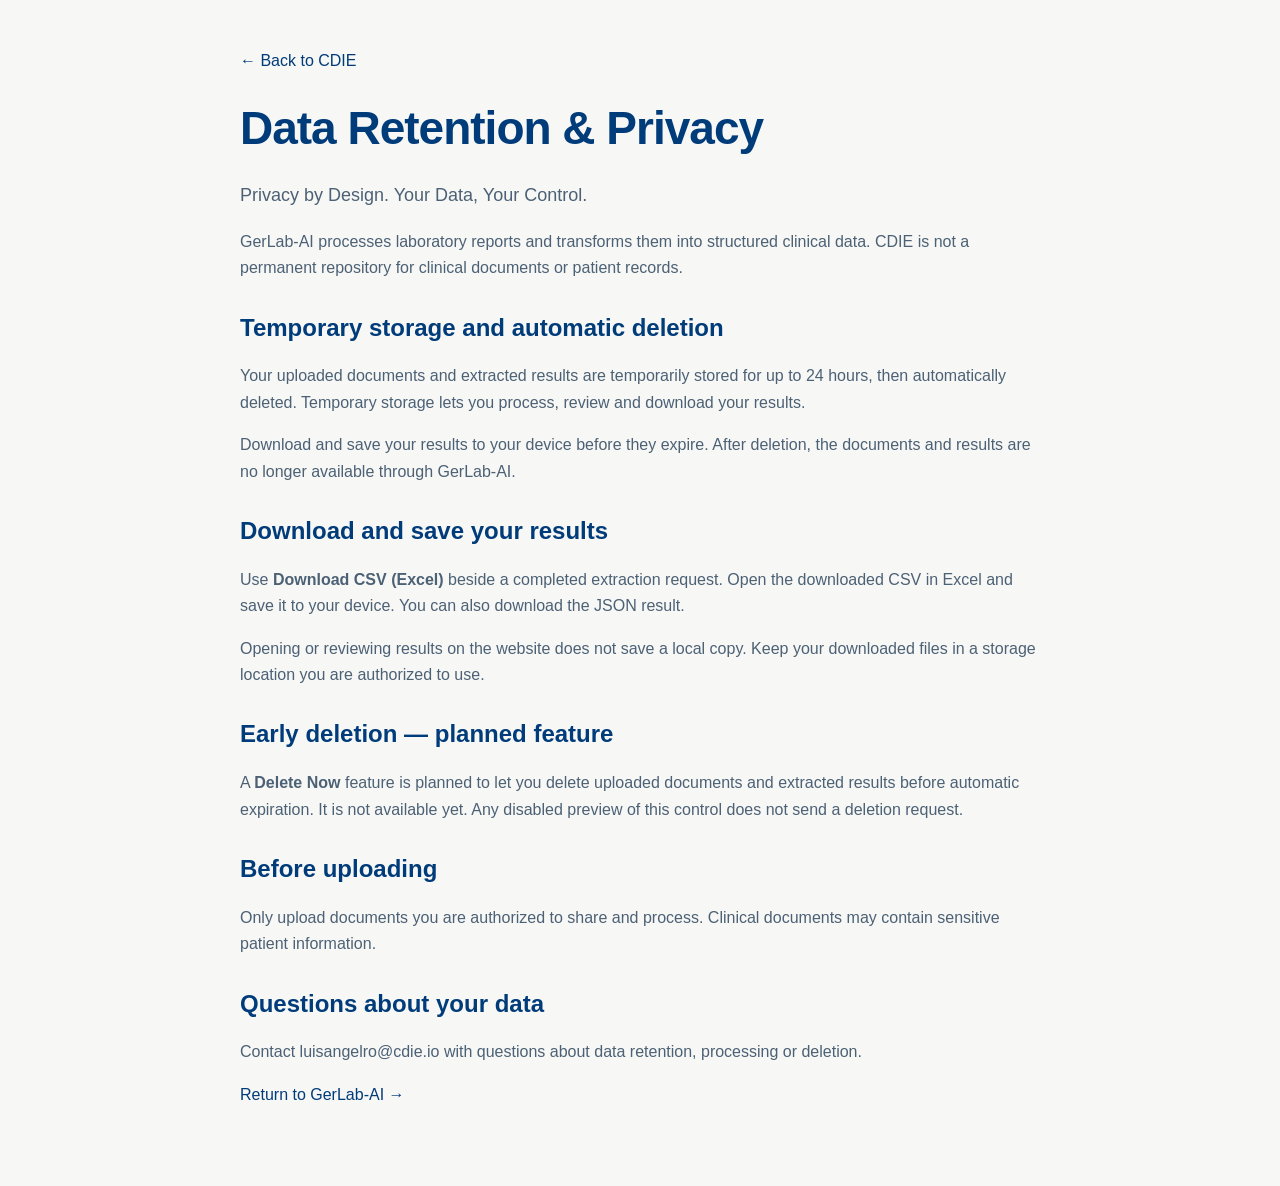
==== data-retention/index.html @ 7ee112f6 "Add temporary retention notices and data retention page" ====
<!doctype html>
<html lang="en">
<head>
<meta charset="utf-8">
<meta name="viewport" content="width=device-width,initial-scale=1">
<title>Data Retention &amp; Privacy — CDIE / GerLab-AI</title>
<meta name="description" content="How CDIE / GerLab-AI temporarily stores laboratory reports and extracted results, and how to save your exported data.">
<link rel="stylesheet" href="../assets/css/styles.css">
<link rel="stylesheet" href="../assets/css/retention.css">
<link rel="icon" href="../assets/images/favicon.png">
</head>
<body>
<main class="wrap">
<article class="policy-content">
<a class="back" href="../">← Back to CDIE</a>
<h1>Data Retention &amp; Privacy</h1>
<p class="lead">Privacy by Design. Your Data, Your Control.</p>
<p>GerLab-AI processes laboratory reports and transforms them into structured clinical data. CDIE is not a permanent repository for clinical documents or patient records.</p>
<h2>Temporary storage and automatic deletion</h2>
<p>Your uploaded documents and extracted results are temporarily stored for up to 24 hours, then automatically deleted. Temporary storage lets you process, review and download your results.</p>
<p>Download and save your results to your device before they expire. After deletion, the documents and results are no longer available through GerLab-AI.</p>
<h2>Download and save your results</h2>
<p>Use <strong>Download CSV (Excel)</strong> beside a completed extraction request. Open the downloaded CSV in Excel and save it to your device. You can also download the JSON result.</p>
<p>Opening or reviewing results on the website does not save a local copy. Keep your downloaded files in a storage location you are authorized to use.</p>
<h2>Early deletion — planned feature</h2>
<p>A <strong>Delete Now</strong> feature is planned to let you delete uploaded documents and extracted results before automatic expiration. It is not available yet. Any disabled preview of this control does not send a deletion request.</p>
<h2>Before uploading</h2>
<p>Only upload documents you are authorized to share and process. Clinical documents may contain sensitive patient information.</p>
<h2>Questions about your data</h2>
<p>Contact <a href="mailto:luisangelro@cdie.io">luisangelro@cdie.io</a> with questions about data retention, processing or deletion.</p>
<a class="back" href="../#live-demo">Return to GerLab-AI →</a>
</article>
</main>
</body>
</html>
---- assets/css/styles.css ----
:root {
  --ink: #003B7A;
  --muted: #4c6175;
  --green: #0066B3;
  --mint: #cbeedc;
  --paper: #F7F7F5;
  --line: #d7e2dc;
  --navy: #003B7A;
}

* { box-sizing: border-box; }

html {
  scroll-behavior: smooth;
  scroll-padding-top: 180px;
}

body {
  margin: 0;
  background: var(--paper);
  color: var(--ink);
  font: 16px/1.65 'Montserrat', Arial, sans-serif;
}

a { color: inherit; text-decoration: none; }
button, input { font: inherit; }

a:focus-visible, button:focus-visible, input:focus-visible {
  outline: 3px solid #b57922;
  outline-offset: 5px;
}

.wrap {
  width: min(1160px, calc(100% - 64px));
  margin: auto;
}

header {
  border-bottom: 1px solid var(--line);
  background: #F7F7F5f5;
  position: sticky;
  top: 0;
  z-index: 5;
}

.nav {
  min-height: 84px;
  display: flex;
  align-items: center;
  justify-content: space-between;
  gap: 24px;
}

.logo {
  text-decoration: none;
  display: flex;
  align-items: center;
  gap: 11px;
  font-size: 27px;
  font-weight: 750;
  letter-spacing: -1px;
  flex-shrink: 0;
}

.mark {
  width: 35px;
  height: 35px;
  background: var(--navy);
  color: var(--mint);
  border-radius: 9px;
  display: grid;
  place-items: center;
  font-size: 26px;
}

.navlinks {
  display: flex;
  align-items: center;
  gap: 27px;
  font-size: 14px;
  font-weight: 600;
  flex-wrap: wrap;
}

.btn {
  display: inline-flex;
  align-items: center;
  justify-content: center;
  min-height: 48px;
  padding: 10px 22px;
  border-radius: 6px;
  background: linear-gradient(180deg,#0066B3,#003B7A);
  color: white;
  text-decoration: none;
  font-weight: 600;
  border: 1px solid #0066B3;
}

.btn.light {
  background: #F7F7F5;
  border-color: #F7F7F5;
  color: var(--navy);
}

.textlink {
  font-weight: 600;
  text-decoration: none;
  border-bottom: 1px solid #78948b;
  padding-bottom: 4px;
}

.eyebrow {
  font-size: 12px;
  letter-spacing: 1.8px;
  text-transform: uppercase;
  font-weight: 750;
  color: var(--green);
  margin: 0 0 18px;
}

h1, h2, h3, p { margin-top: 0; }
h1, h2 { font-weight: 700; }
h3 { font-weight: 600; }

h1 {
  font-size: clamp(38px, 4.4vw, 62px);
  line-height: 1.08;
  letter-spacing: -2.3px;
  margin-bottom: 27px;
}

h1 em {
  font-style: normal;
  color: var(--green);
}

h2 {
  font-size: clamp(30px, 3vw, 43px);
  line-height: 1.16;
  letter-spacing: -1.4px;
  margin-bottom: 22px;
}

h3 {
  font-size: 21px;
  line-height: 1.3;
  margin-bottom: 14px;
}

p { color: var(--muted); }

.hero {
  padding: 85px 0 65px;
  display: grid;
  grid-template-columns: 1.12fr 1fr;
  gap: 65px;
  align-items: center;
}

.hero .intro {
  font-size: 18px;
  max-width: 540px;
}

.actions {
  display: flex;
  align-items: center;
  gap: 24px;
  flex-wrap: wrap;
  margin-top: 30px;
}

.small { font-size: 13px; }
.hero-note { margin: 22px 0 0; font-size: 13px; }

.hero-visual {
  background: var(--navy);
  border-radius: 15px;
  min-height: 418px;
  padding: 30px;
  box-shadow: 0 24px 60px #193d3a18;
  position: relative;
  overflow: hidden;
  color: white;
  border-top: 4px solid #2EB872;
}

.hero-visual:before {
  content: '';
  position: absolute;
  width: 290px;
  height: 290px;
  border: 1px solid #ffffff15;
  border-radius: 50%;
  right: -100px;
  top: -110px;
}

.visual-top {
  display: flex;
  justify-content: space-between;
  gap: 10px;
  font-size: 12px;
  letter-spacing: 1.4px;
  color: #d1e3f1;
}

.dot {
  display: inline-block;
  background: #2EB872;
  border-radius: 50%;
  width: 6px;
  height: 6px;
  margin-right: 7px;
}

.doc {
  background: #fbfdf9;
  color: var(--ink);
  padding: 20px 24px;
  border-radius: 7px;
  width: 76%;
  margin-top: 32px;
}

.doc strong { font-size: 14px; }
.doc-lines { height: 6px; background: #dce6e0; margin-top: 11px; width: 100%; }
.doc-lines.short { width: 60%; }

.bridge { color: #cbeedc; padding: 13px 22px; font-size: 13px; }

.data {
  margin-left: 28px;
  background: #074b8c;
  border: 1px solid #5385b5;
  border-radius: 7px;
  padding: 20px;
  font: 13px/1.8 Consolas, monospace;
}

.data span { color: #8ee0b5; }
.visual-caption { color: #d1e3f1; font-size: 12px; margin: 20px 0 0; }

.strip {
  border-top: 3px solid transparent;
  border-image: linear-gradient(90deg, #2EB872, #0066B3) 1;
  border-bottom: 1px solid var(--line);
  padding: 22px 0;
  display: flex;
  gap: 25px;
  justify-content: space-between;
  font-size: 13px;
  font-weight: 600;
  color: var(--muted);
}

section { padding: 85px 0; }
.split { display: grid; grid-template-columns: 1fr 1fr; gap: 95px; }
.lead { font-size: 18px; }

.issue {
  padding: 19px 0;
  border-bottom: 1px solid var(--line);
  display: grid;
  grid-template-columns: 35px 1fr;
  gap: 15px;
}

.issue:first-child { padding-top: 0; }
.issue span { font: 13px Consolas, monospace; color: var(--green); }
.issue p { margin: 5px 0 0; }
.issue h3 { font-size: 18px; margin: 0; }

.tint { background: #edf3f8; }
.section-heading { max-width: 710px; margin-bottom: 38px; }

.pipeline {
  display: grid;
  grid-template-columns: repeat(5, 1fr);
  gap: 15px;
  list-style: none;
  padding: 0;
  margin: 35px 0;
}

.pipeline li {
  position: relative;
  background: #fbfdfb;
  border: 1px solid #cadbd1;
  padding: 22px 18px;
  border-radius: 8px;
  border-top: 3px solid #2EB872;
}

.pipeline li:not(:last-child):after {
  content: '→';
  position: absolute;
  right: -14px;
  top: 48%;
  z-index: 1;
  color: var(--green);
  font-weight: bold;
}

.pipeline .num { font: 13px Consolas, monospace; color: var(--green); display: block; margin-bottom: 27px; }
.pipeline h3 { font-size: 17px; }
.pipeline p { font-size: 14px; margin: 0; }

.pipeline li:last-child {
  background: var(--navy);
  color: white;
  border-color: var(--navy);
  border-top-color: #2EB872;
}

.pipeline li:last-child p, .pipeline li:last-child .num { color: #d1e3f1; }

.note { font-size: 13px; color: var(--muted); }

.badge {
  display: inline-block;
  font-size: 12px;
  font-weight: 700;
  border-radius: 30px;
  padding: 5px 11px;
  background: #dcf1e3;
  color: #175e43;
}

.evidence-heading { display: flex; justify-content: space-between; align-items: start; gap: 30px; }
.evidence { display: grid; grid-template-columns: .8fr 1.2fr; gap: 24px; }

.evidence figure {
  margin: 0;
  border: 1px solid var(--line);
  border-radius: 10px;
  overflow: hidden;
  background: #fff;
  align-self: start;
}

.frame-title {
  padding: 15px 21px;
  border-bottom: 1px solid var(--line);
  font-size: 13px;
  font-weight: 600;
  display: flex;
  justify-content: space-between;
}

.placeholder {
  min-height: 285px;
  display: flex;
  align-items: center;
  justify-content: center;
  flex-direction: column;
  text-align: center;
  padding: 28px;
  background: repeating-linear-gradient(135deg,#f5f8f5,#f5f8f5 12px,#f1f5f1 12px,#f1f5f1 13px);
}

.placeholder strong { font-size: 17px; }
.placeholder p { max-width: 320px; font-size: 14px; margin: 10px 0 16px; }
.placeholder input { max-width: 100%; font-size: 12px; }
.placeholder label { font-size: 13px; margin-bottom: 8px; }

.evidence img { display: block; width: 100%; height: auto; max-height: none; object-fit: contain; background: #fff; }
.evidence img[hidden] { display: none; }

figcaption { padding: 17px 21px; font-size: 13px; color: var(--muted); }

.more-shots { display: flex; flex-wrap: wrap; gap: 10px; margin-top: 20px; }
.more-shots span { border: 1px dashed #a9bdb1; border-radius: 5px; padding: 8px 12px; font-size: 12px; color: var(--muted); }

.dark { background: var(--navy); color: #f5faf5; }
.dark p { color: #bdd0d0; }
.dark .eyebrow { color: #9ce2c5; }

.ai-panels { display: grid; grid-template-columns: 1fr 1fr; gap: 23px; margin-top: 35px; }
.ai-panel { border-top: 1px solid #54726f; padding-top: 22px; }
.ai-panel .badge { margin-bottom: 18px; }
.ai-panel .future { background: #244b55; color: #d8e3ec; }

.audiences { display: grid; grid-template-columns: repeat(3, 1fr); gap: 32px; }
.audiences article { border-top: 2px solid #8fb8a3; padding-top: 22px; }
.audiences p { font-size: 15px; }

.business {
  margin-top: 35px;
  padding: 30px 35px;
  border: 1px solid var(--line);
  border-radius: 8px;
  display: grid;
  grid-template-columns: 1fr 2fr;
  gap: 40px;
}
.business p:last-child { margin-bottom: 0; }

.roadmap { display: grid; grid-template-columns: repeat(3, 1fr); gap: 23px; }
.roadmap article { border: 1px solid var(--line); background: white; border-radius: 8px; padding: 27px; }
.roadmap article:first-child { border-top: 4px solid var(--green); }
.roadmap article:nth-child(2) { border-top: 4px solid #b58b3f; }
.roadmap article:nth-child(3) { border-top: 4px solid #6c87a5; }
.roadmap .badge { margin-bottom: 25px; }

.develop { background: #faf0db; color: #775415; }
.future { background: #eaf0f7; color: #3c5b7c; }
.roadmap h3 { font-size: 22px; }
.roadmap ul { padding-left: 19px; color: var(--muted); font-size: 14px; }
.roadmap li { padding: 5px 0; }

.team { display: grid; grid-template-columns: 1fr 1fr; gap: 36px; margin-top: 35px; }
.person { display: grid; grid-template-columns: 190px minmax(0, 1fr); gap: 24px; align-items: start; border-top: 1px solid var(--line); padding-top: 28px; }
.person h3 { line-height: 1.4; font-size: 19px; margin-bottom: 5px; }
.person p { font-size: 14px; margin-bottom: 8px; }

.founder-photo { width: 190px; height: 285px; background: #edf3f8; border-radius: 8px; overflow: hidden; }
.founder-photo img { display: block; width: 100%; height: 100%; object-fit: contain; }
.founder-photo.jose img { object-fit: cover; object-position: center; }

.pending { color: #64716c; font-size: 12px; }

.cta { display: flex; align-items: center; justify-content: space-between; gap: 40px; }
.cta h2 { max-width: 650px; }
.cta p { max-width: 650px; }

.contact { margin-top: 20px; font-size: 14px; }
.contact a { color: #c0eddd; }

footer { padding: 30px 0; }
.footer { display: flex; justify-content: space-between; gap: 25px; color: var(--muted); font-size: 12px; }

.reviewbar { background: #e9eddf; color: #4b5947; padding: 8px 20px; text-align: center; font-size: 12px; }
.skip { position: absolute; left: 15px; top: -100px; }
.skip:focus { top: 10px; z-index: 10; background: white; padding: 10px; }

    .brand-logo { 
    display: block; 
    width: 130px;
    height: auto; 
    max-height: 80px;
    object-fit: contain;
    border-radius: 0; 
    }
.brand-footer { display: block; width: 190px; height: auto; margin-bottom: 15px; }

.problem-intro { grid-template-columns: .85fr 1.15fr; gap: 45px; align-items: center; }
.problem-photo { margin: 0; border: 1px solid #d7e2dc; border-radius: 10px; overflow: hidden; background: #fff; }
.problem-photo img { display: block; width: 100%; height: auto; }
.problem-photo figcaption { font-size: 14px; color: #003B7A; padding: 16px 20px; }
.problem-photo figcaption span { display: block; margin-top: 4px; font-size: 12px; color: #4c6175; }

.problem-issues { display: grid; grid-template-columns: repeat(3, 1fr); gap: 32px; margin-top: 38px; }
.problem-issues .issue, .problem-issues .issue:first-child { padding: 20px 0 0; border-bottom: 0; border-top: 1px solid #d7e2dc; grid-template-columns: 25px 1fr; gap: 10px; }

.brand-placeholder, .brand-footer-placeholder { display: grid; place-items: center; text-align: center; border: 1px dashed #7d9bb6; color: #003B7A; background: #edf3f8; font-weight: 700; letter-spacing: 1px; }
.brand-placeholder { width: 190px; height: 146px; border-radius: 5px; font-size: 28px; line-height: 1.15; }
.brand-placeholder small, .brand-footer-placeholder small, .photo-placeholder small, .problem-image-placeholder small, .mvp-image-placeholder small { font-size: 10px; font-weight: 500; letter-spacing: 1px; }
.brand-footer-placeholder { width: 190px; height: 60px; margin-bottom: 15px; font-size: 24px; }

.photo-placeholder { width: 100%; height: 100%; display: grid; place-items: center; text-align: center; color: #003B7A; font-size: 14px; line-height: 1.7; background: repeating-linear-gradient(135deg,#edf3f8,#edf3f8 12px,#e4edf4 12px,#e4edf4 13px); object-fit: contain !important; }
.problem-image-placeholder { display: flex; align-items: center; justify-content: center; flex-direction: column; min-height: 280px; text-align: center; color: #003B7A; background: repeating-linear-gradient(135deg,#edf3f8,#edf3f8 12px,#e4edf4 12px,#e4edf4 13px); font-weight: 700; letter-spacing: 1px; }
.mvp-image-placeholder { display: flex !important; align-items: center; justify-content: center; flex-direction: column; min-height: 240px; text-align: center; color: #003B7A; background: repeating-linear-gradient(135deg,#f5f8f5,#f5f8f5 12px,#f1f5f1 12px,#f1f5f1 13px); font-weight: 700; letter-spacing: 1px; }

/* Media Queries */
@media(max-width: 1000px) {
  .person { grid-template-columns: 1fr; }
  .founder-photo { width: 100%; max-width: 250px; height: 330px; }
  .founder-photo.jose img { object-fit: contain; }
}

@media(max-width: 950px) {
  .hero { gap: 30px; }
  .navlinks { gap: 15px; }
  .split { gap: 40px; }
  .pipeline { grid-template-columns: 1fr; }
  .pipeline li { padding: 18px 22px; display: grid; grid-template-columns: 30px 1fr; gap: 0 15px; }
  .pipeline .num { margin: 0; grid-row: span 2; }
  .pipeline h3 { margin-bottom: 5px; }
  .pipeline li:not(:last-child):after { content: '↓'; right: 50%; top: auto; bottom: -18px; }
  .roadmap { gap: 12px; }
  .roadmap article { padding: 20px; }
  .strip { flex-wrap: wrap; }
  .person { gap: 15px; }
}

@media(max-width: 850px) {
  .problem-intro { grid-template-columns: 1fr; gap: 25px; }
  .problem-issues { grid-template-columns: 1fr; gap: 18px; }
  .problem-photo { max-width: 720px; }
}

@media(max-width: 700px) {
  .wrap { width: calc(100% - 36px); }
    .nav {
    min-height: 80px;
    display: flex;
    align-items: center;
    justify-content: space-between;
    gap: 24px;
    }
    .brand-logo { 
    display: block; 
    width: 130px;
    height: auto; 
    max-height: 42px;
    object-fit: contain;
    border-radius: 0; 
    }
  .navlinks { width: 100%; justify-content: space-between; font-size: 12px; gap: 8px; flex-wrap: wrap; }
  .navlinks .btn { padding: 5px 10px; min-height: 38px; }
  .hero { grid-template-columns: 1fr; padding: 35px 0; gap: 35px; }
  h1 { letter-spacing: -1.5px; }
  .hero-visual { min-height: 380px; padding: 24px; }
  .strip { gap: 12px 22px; font-size: 12px; }
  section { padding: 55px 0; }
  .split, .evidence, .ai-panels, .audiences, .roadmap, .team, .business { grid-template-columns: 1fr; gap: 27px; }
  .evidence-heading, .cta, .footer { display: block; }
  .evidence-heading .badge { margin-bottom: 20px; }
  .business { padding: 25px; }
  .business h3 { margin: 0; }
  .person { grid-template-columns: 130px minmax(0,1fr); gap: 18px; }
  .founder-photo { width: 130px; height: 215px; }
  .founder-photo.jose img { object-fit: contain; }
  .cta .btn { margin-top: 8px; }
  .footer p { margin: 10px 0; }
  .reviewbar { font-size: 11px; }
  .evidence img { height: auto; }
  .hero .intro { font-size: 17px; }
  header { position: static; }
html {
  scroll-behavior: smooth;
  scroll-padding-top: 100px; 
}
  .brand-placeholder { width: 180px; height: 138px; }
  .brand-footer-placeholder { width: 180px; }
}

@media(max-width: 360px) {
  .person { grid-template-columns: 1fr; }
  .founder-photo { width: 180px; height: 270px; }
}

@media(prefers-reduced-motion: reduce) {
  html { scroll-behavior: auto; }
}

@media print {
  header { position: static; }
  .reviewbar, input, .placeholder label { display: none; }
  section { padding: 35px 0; }
  .dark, .hero-visual { print-color-adjust: exact; }
  a { text-decoration: none; }
  .roadmap article, .evidence figure { break-inside: avoid; }
}

/* ==========================================================
   ESTILOS PARA EL MVP INTERACTIVO INTEGRADO EN EL HERO
   ========================================================== */

.interactive-hero-mvp {
  display: flex;
  flex-direction: column;
  justify-content: space-between;
}

.mvp-widget-container {
  margin-top: 15px;
}

.analyzer-form {
  display: flex;
  flex-direction: column;
  gap: 15px;
}

.upload-dropzone {
  border: 2px dashed #42729f;
  background: rgba(255, 255, 255, 0.03);
  padding: 22px;
  border-radius: 8px;
  text-align: center;
  cursor: pointer;
  position: relative;
  transition: border-color 0.2s, background 0.2s;
}

.upload-dropzone:hover {
  border-color: #2EB872;
  background: rgba(46, 184, 114, 0.04);
}

.file-input-hidden {
  position: absolute;
  top: 0; 
  left: 0; 
  width: 100%; 
  height: 100%;
  opacity: 0;
  cursor: pointer;
}

.dropzone-content strong {
  color: white;
  font-size: 14px;
  display: block;
  margin-bottom: 3px;
}

.dropzone-content p {
  color: #a8c2de;
  font-size: 12px;
  margin: 0 0 10px;
}

.small-btn {
  padding: 6px 14px;
  min-height: 32px;
  font-size: 12px;
}

.password-field-wrap {
  display: flex;
  flex-direction: column;
  gap: 5px;
}

.small-label {
  font-size: 12px;
  color: #cbdcf0;
}

.password-input-group {
  display: flex;
  gap: 8px;
}

.text-input {
  flex: 1;
  background: rgba(255, 255, 255, 0.08);
  border: 1px solid #42729f;
  border-radius: 6px;
  padding: 8px 12px;
  color: white;
  font-size: 13px;
}

.text-input::placeholder {
  color: #8aaec9;
}

.toggle-pass-btn {
  background: rgba(255, 255, 255, 0.08);
  border: 1px solid #42729f;
  border-radius: 6px;
  padding: 0 12px;
  cursor: pointer;
  color: white;
}

.submit-engine-btn {
  width: 100%;
  margin-top: 5px;
  cursor: pointer;
  text-align: center;
  justify-content: center;
}

.loading-state, .success-state {
  margin-top: 15px;
  text-align: center;
  padding: 25px 15px;
  background: rgba(0, 0, 0, 0.2);
  border-radius: 8px;
  display: flex;
  flex-direction: column;
  align-items: center;
  gap: 12px;
}

.spinner {
  width: 32px;
  height: 32px;
  border: 3px solid rgba(255, 255, 255, 0.2);
  border-top-color: #2EB872;
  border-radius: 50%;
  animation: spin 0.8s linear infinite;
}

@keyframes spin {
  to { transform: rotate(360deg); }
}

.success-icon {
  width: 38px;
  height: 38px;
  background: #2EB872;
  color: white;
  border-radius: 50%;
  display: grid;
  place-items: center;
  font-size: 18px;
  font-weight: bold;
}

.success-state strong {
  color: white;
  font-size: 15px;
}

.small-metrics {
  font-size: 12px;
  color: #a8c2de;
  margin: 0;
}
.requests-panel{margin-top:20px;padding-top:16px;border-top:1px solid rgba(168,194,222,.28)}.requests-heading{display:flex;justify-content:space-between;align-items:baseline;gap:10px}.requests-heading h2{margin:0;color:#fff;font-size:12px;letter-spacing:.08em;text-transform:uppercase}.polling-status,.empty-requests{color:#a8c2de;font-size:11px}.empty-requests{margin:12px 0 0}.requests-list{display:grid;gap:8px;margin-top:12px}.request-item{display:grid;grid-template-columns:minmax(0,1fr) auto;gap:9px;padding:10px;border:1px solid rgba(66,114,159,.72);border-radius:7px;background:rgba(0,0,0,.16)}.request-file{color:#fff;font-size:12px;font-weight:700;overflow-wrap:anywhere}.request-meta{display:flex;flex-wrap:wrap;gap:5px 8px;margin-top:5px;color:#a8c2de;font-size:10px}.request-error{grid-column:1/-1;color:#ffc3c3;font-size:11px}.request-actions{display:flex;flex-direction:column;gap:6px}.download-btn{min-width:84px;border:1px solid #42729f;border-radius:5px;padding:5px 8px;background:rgba(255,255,255,.06);color:#fff;cursor:pointer;font:inherit;font-size:10px}.download-btn:disabled{cursor:not-allowed;color:#7d9bb6;opacity:.62}.status-badge{border-radius:999px;padding:2px 7px;font-size:10px;font-weight:700;text-transform:uppercase}.status-pending{color:#ffe29b;background:rgba(222,173,57,.16)}.status-processing{color:#a8d5ff;background:rgba(66,114,159,.25)}.status-completed{color:#a9efc9;background:rgba(46,184,114,.16)}.status-failed{color:#ffc3c3;background:rgba(205,83,83,.18)}@media(max-width:480px){.request-item{grid-template-columns:1fr}.request-actions{flex-direction:row}.download-btn{flex:1}}
---- assets/css/retention.css ----
.retention-note{margin:26px 0;padding:22px;border:1px solid #9bbbac;border-left:4px solid #2EB872;border-radius:8px}
.retention-note h3{font-size:17px;line-height:1.4;margin:0 0 10px}
.retention-note p{font-size:14px;margin:0 0 10px}
.retention-note a,.retention-notice a,.result-retention a{text-decoration:underline;text-underline-offset:3px}
.dark .retention-note{border-color:#789eac}
.dark .retention-note a{color:#dcf5eb}
.retention-notice,.result-retention{padding:15px;border:1px solid #7bacc5;border-left:4px solid #2EB872;border-radius:6px;background:#003B7A;color:#fff;font-size:13px;line-height:1.6;overflow-wrap:anywhere}
.retention-notice{margin-bottom:18px}
.retention-notice p,.result-retention p{color:#e1edf5;margin:6px 0 10px}
.retention-notice a,.result-retention a{color:#dcf5eb}
.result-retention{grid-column:1/-1;width:100%;margin-top:12px}
.request-actions{flex-wrap:wrap}
.delete-planned{display:flex;flex-wrap:wrap;align-items:center;gap:10px;margin-top:14px}
.delete-planned button:disabled{opacity:.65;cursor:not-allowed}
.delete-planned span{font-size:12px}
.policy-content{max-width:800px;margin:auto;padding:48px 0}
.policy-content h1{font-size:clamp(30px,5vw,46px);letter-spacing:-1px}
.policy-content h2{font-size:24px;letter-spacing:0;margin-top:32px}
.policy-content .back{display:inline-block;margin-bottom:30px}
.policy-content a{overflow-wrap:anywhere}
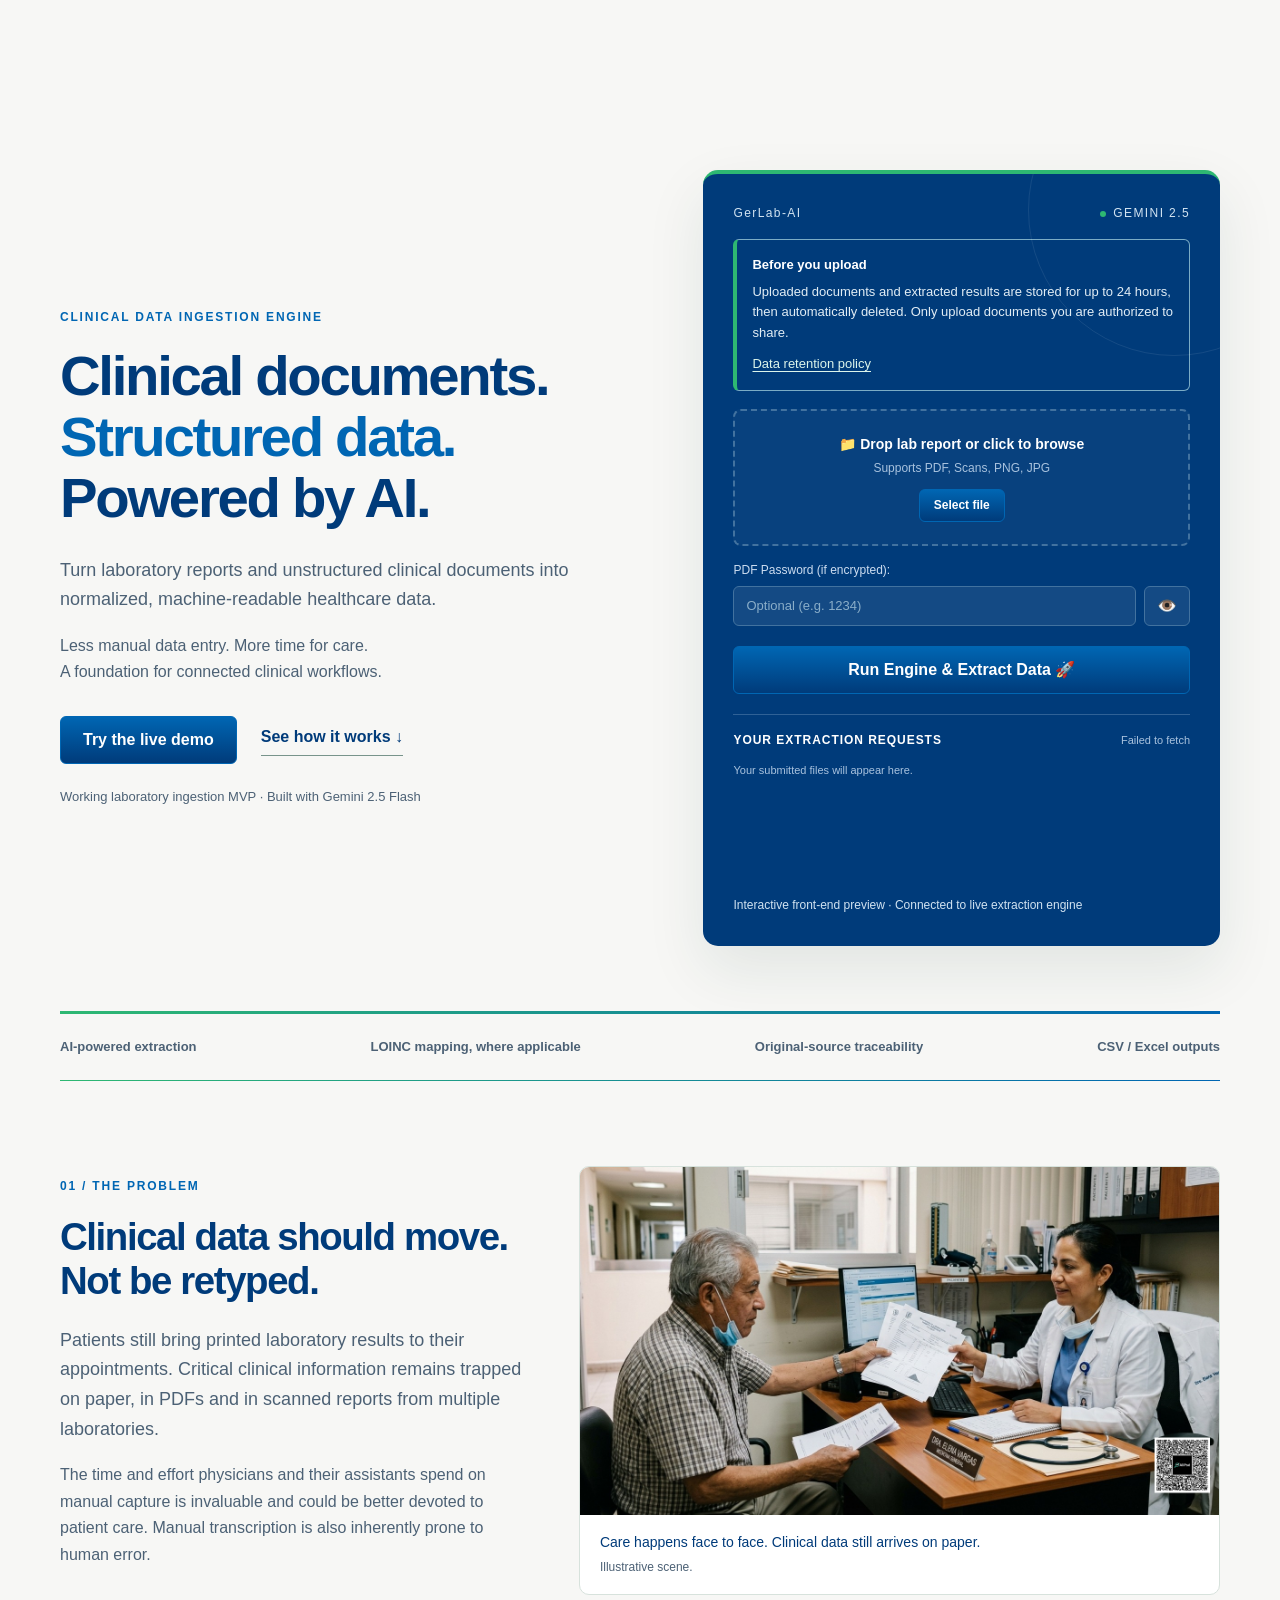
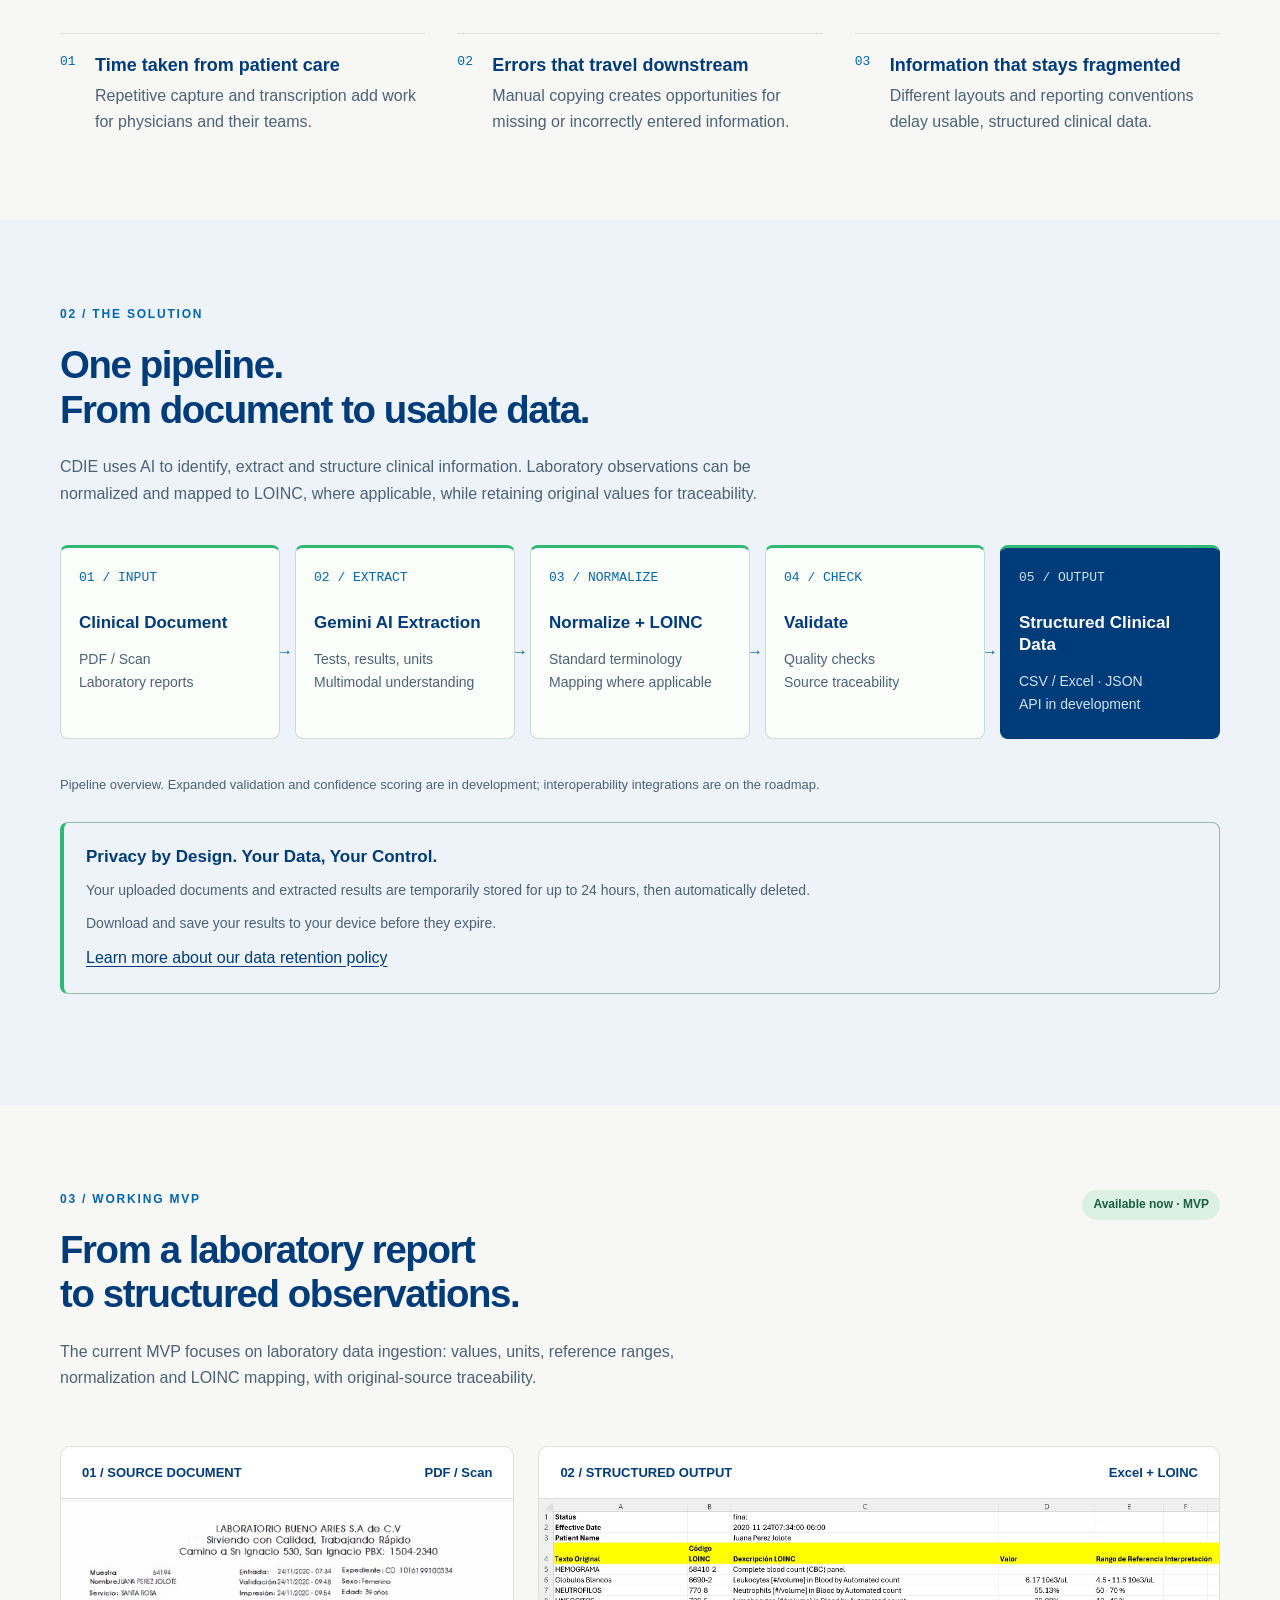
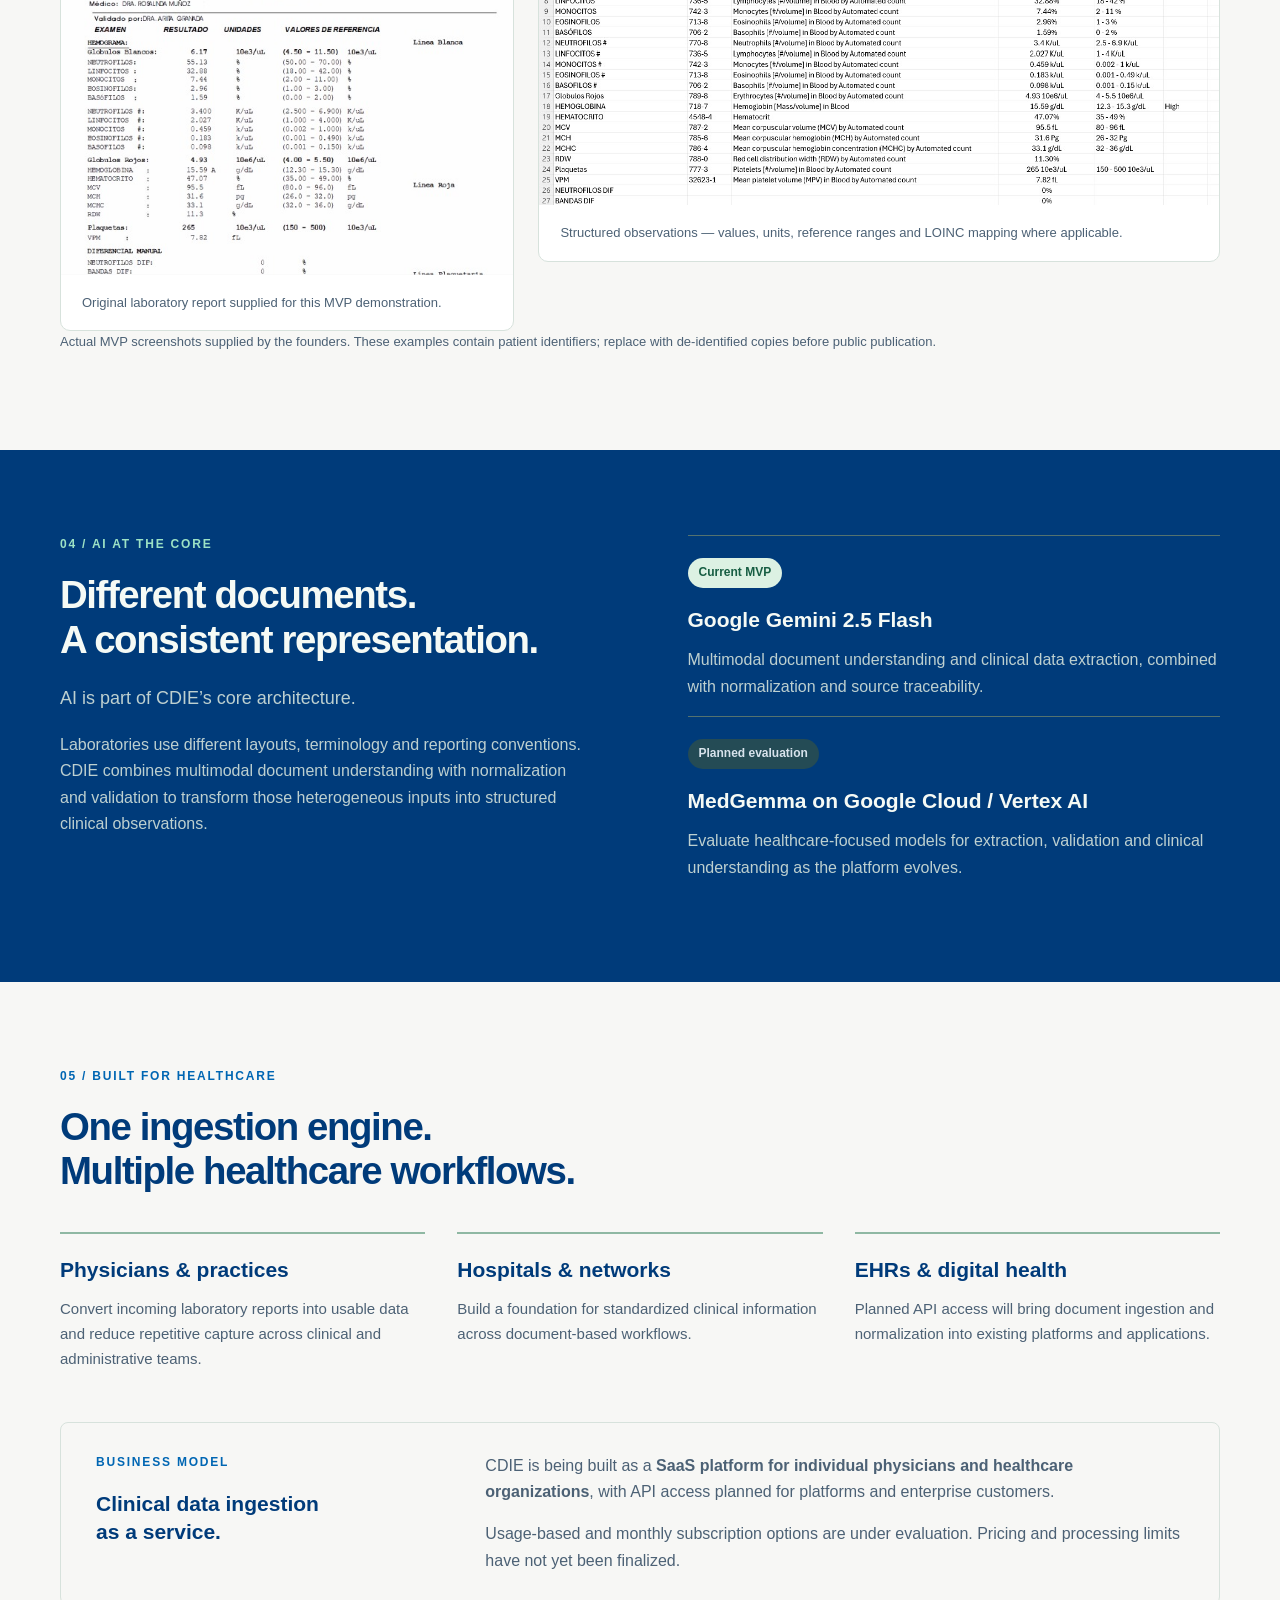
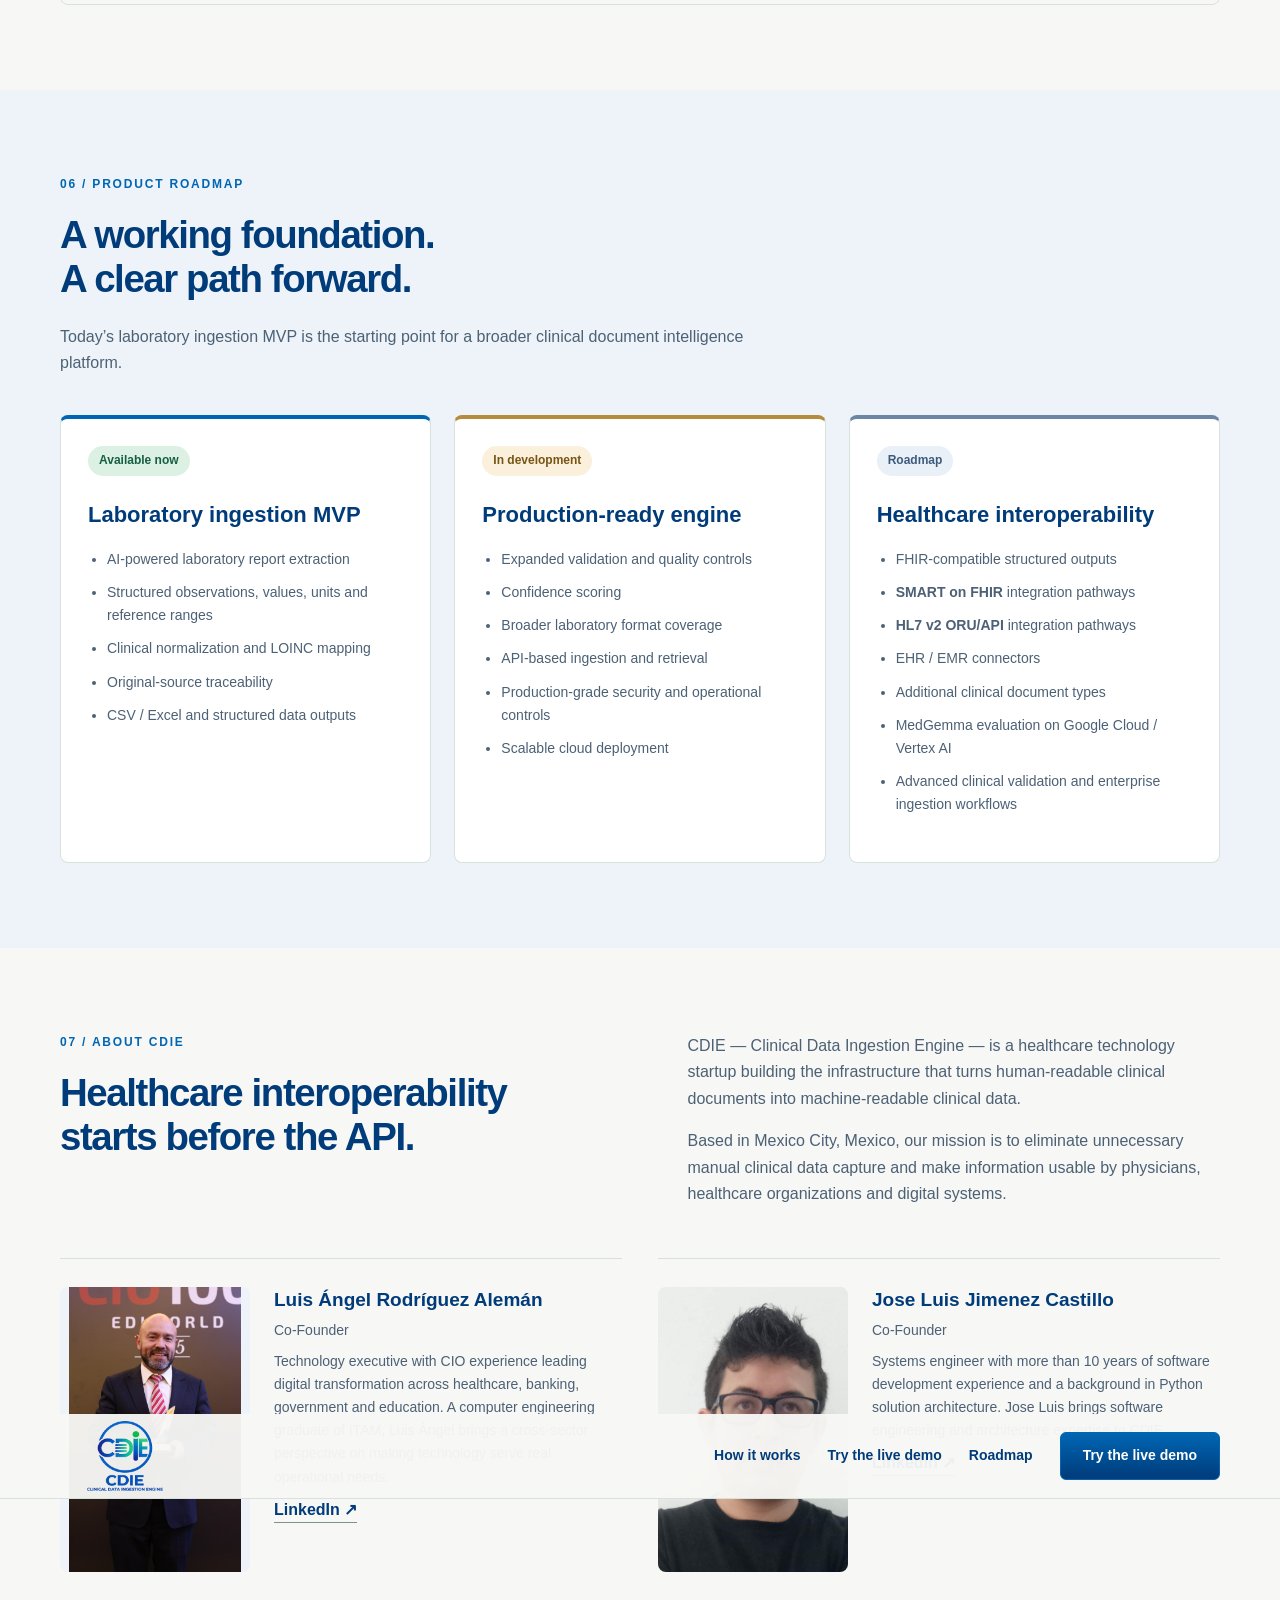
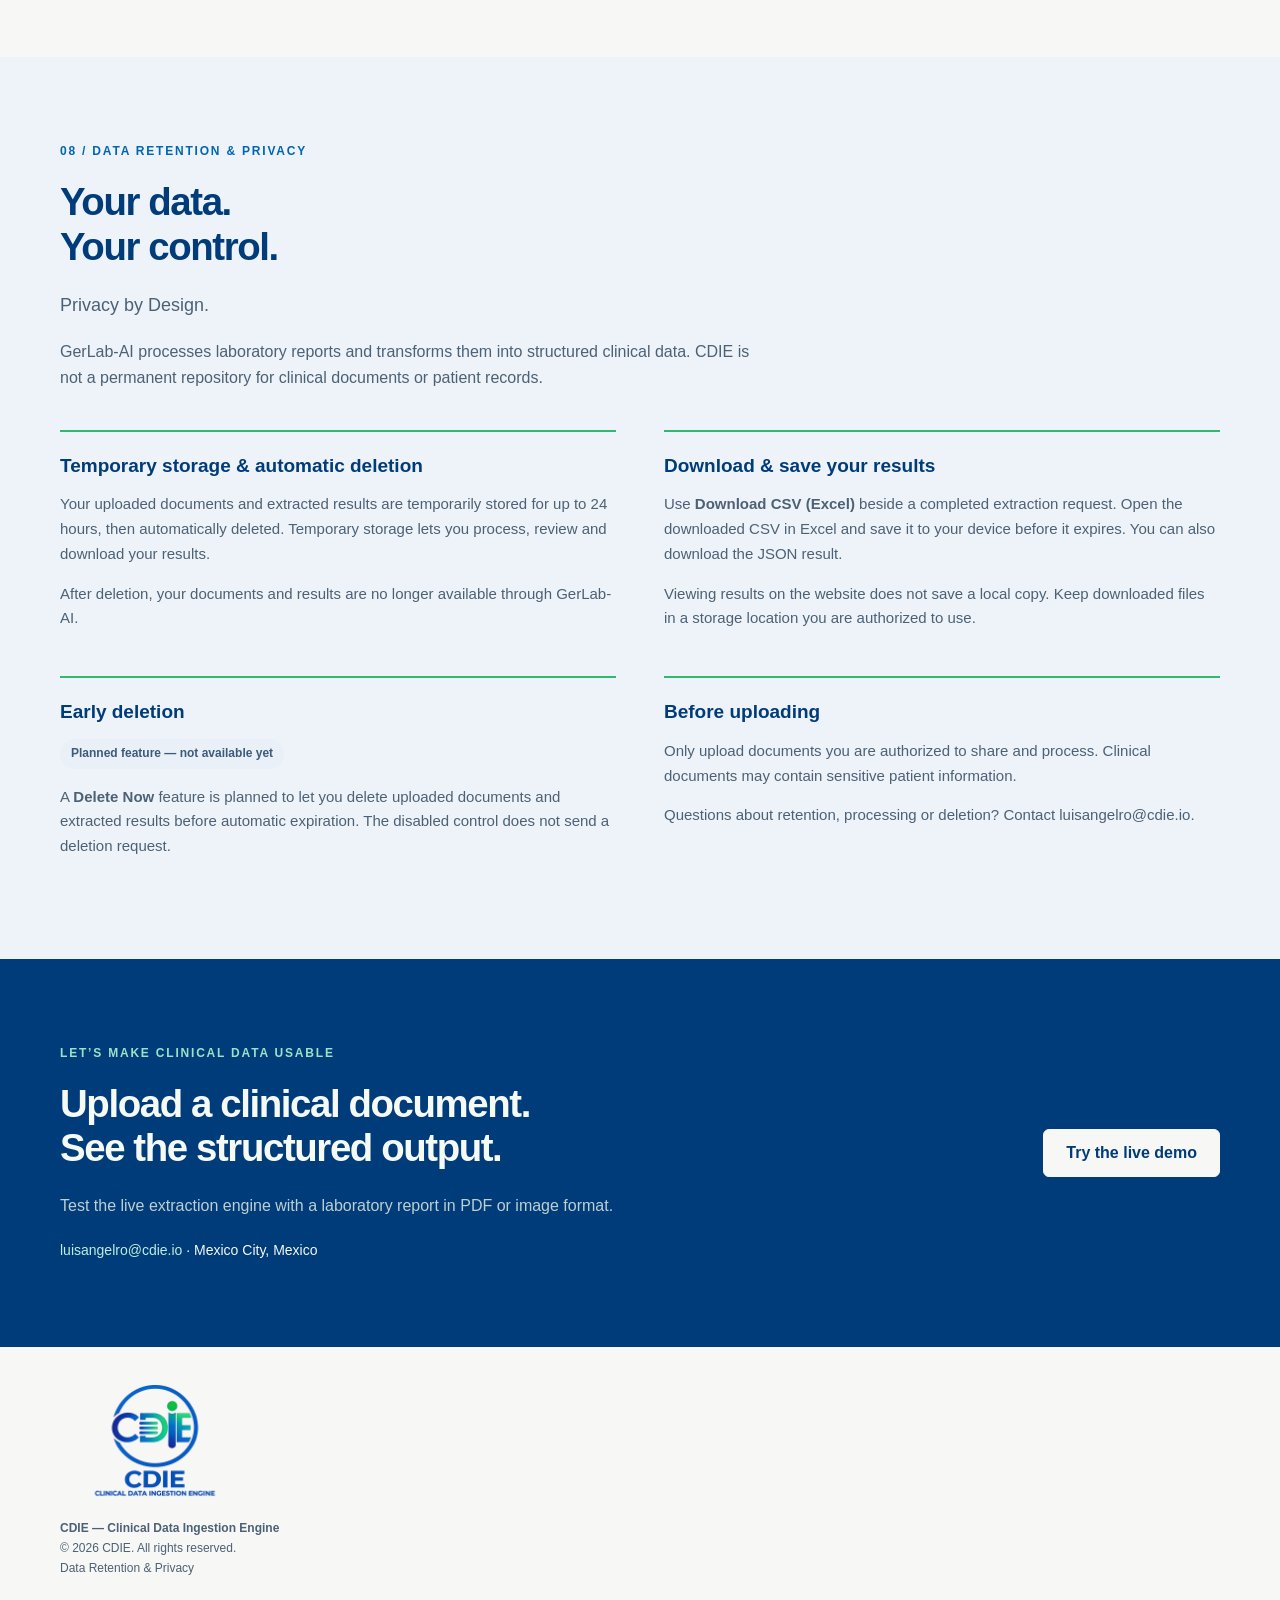
==== commit 4cfcefb8: "Move retention policy into landing page section 08" ====
--- a/data-retention/index.html
+++ b/data-retention/index.html
@@ -3,33 +3,11 @@
 <head>
 <meta charset="utf-8">
 <meta name="viewport" content="width=device-width,initial-scale=1">
-<title>Data Retention &amp; Privacy — CDIE / GerLab-AI</title>
-<meta name="description" content="How CDIE / GerLab-AI temporarily stores laboratory reports and extracted results, and how to save your exported data.">
-<link rel="stylesheet" href="../assets/css/styles.css">
-<link rel="stylesheet" href="../assets/css/retention.css">
-<link rel="icon" href="../assets/images/favicon.png">
+<meta http-equiv="refresh" content="0; url=../#data-retention">
+<title>Data Retention &amp; Privacy — CDIE</title>
 </head>
 <body>
-<main class="wrap">
-<article class="policy-content">
-<a class="back" href="../">← Back to CDIE</a>
-<h1>Data Retention &amp; Privacy</h1>
-<p class="lead">Privacy by Design. Your Data, Your Control.</p>
-<p>GerLab-AI processes laboratory reports and transforms them into structured clinical data. CDIE is not a permanent repository for clinical documents or patient records.</p>
-<h2>Temporary storage and automatic deletion</h2>
-<p>Your uploaded documents and extracted results are temporarily stored for up to 24 hours, then automatically deleted. Temporary storage lets you process, review and download your results.</p>
-<p>Download and save your results to your device before they expire. After deletion, the documents and results are no longer available through GerLab-AI.</p>
-<h2>Download and save your results</h2>
-<p>Use <strong>Download CSV (Excel)</strong> beside a completed extraction request. Open the downloaded CSV in Excel and save it to your device. You can also download the JSON result.</p>
-<p>Opening or reviewing results on the website does not save a local copy. Keep your downloaded files in a storage location you are authorized to use.</p>
-<h2>Early deletion — planned feature</h2>
-<p>A <strong>Delete Now</strong> feature is planned to let you delete uploaded documents and extracted results before automatic expiration. It is not available yet. Any disabled preview of this control does not send a deletion request.</p>
-<h2>Before uploading</h2>
-<p>Only upload documents you are authorized to share and process. Clinical documents may contain sensitive patient information.</p>
-<h2>Questions about your data</h2>
-<p>Contact <a href="mailto:luisangelro@cdie.io">luisangelro@cdie.io</a> with questions about data retention, processing or deletion.</p>
-<a class="back" href="../#live-demo">Return to GerLab-AI →</a>
-</article>
-</main>
+<p>The data retention policy is now part of our landing page.</p>
+<a href="../#data-retention">Read Data Retention &amp; Privacy</a>
 </body>
-</html>+</html>
